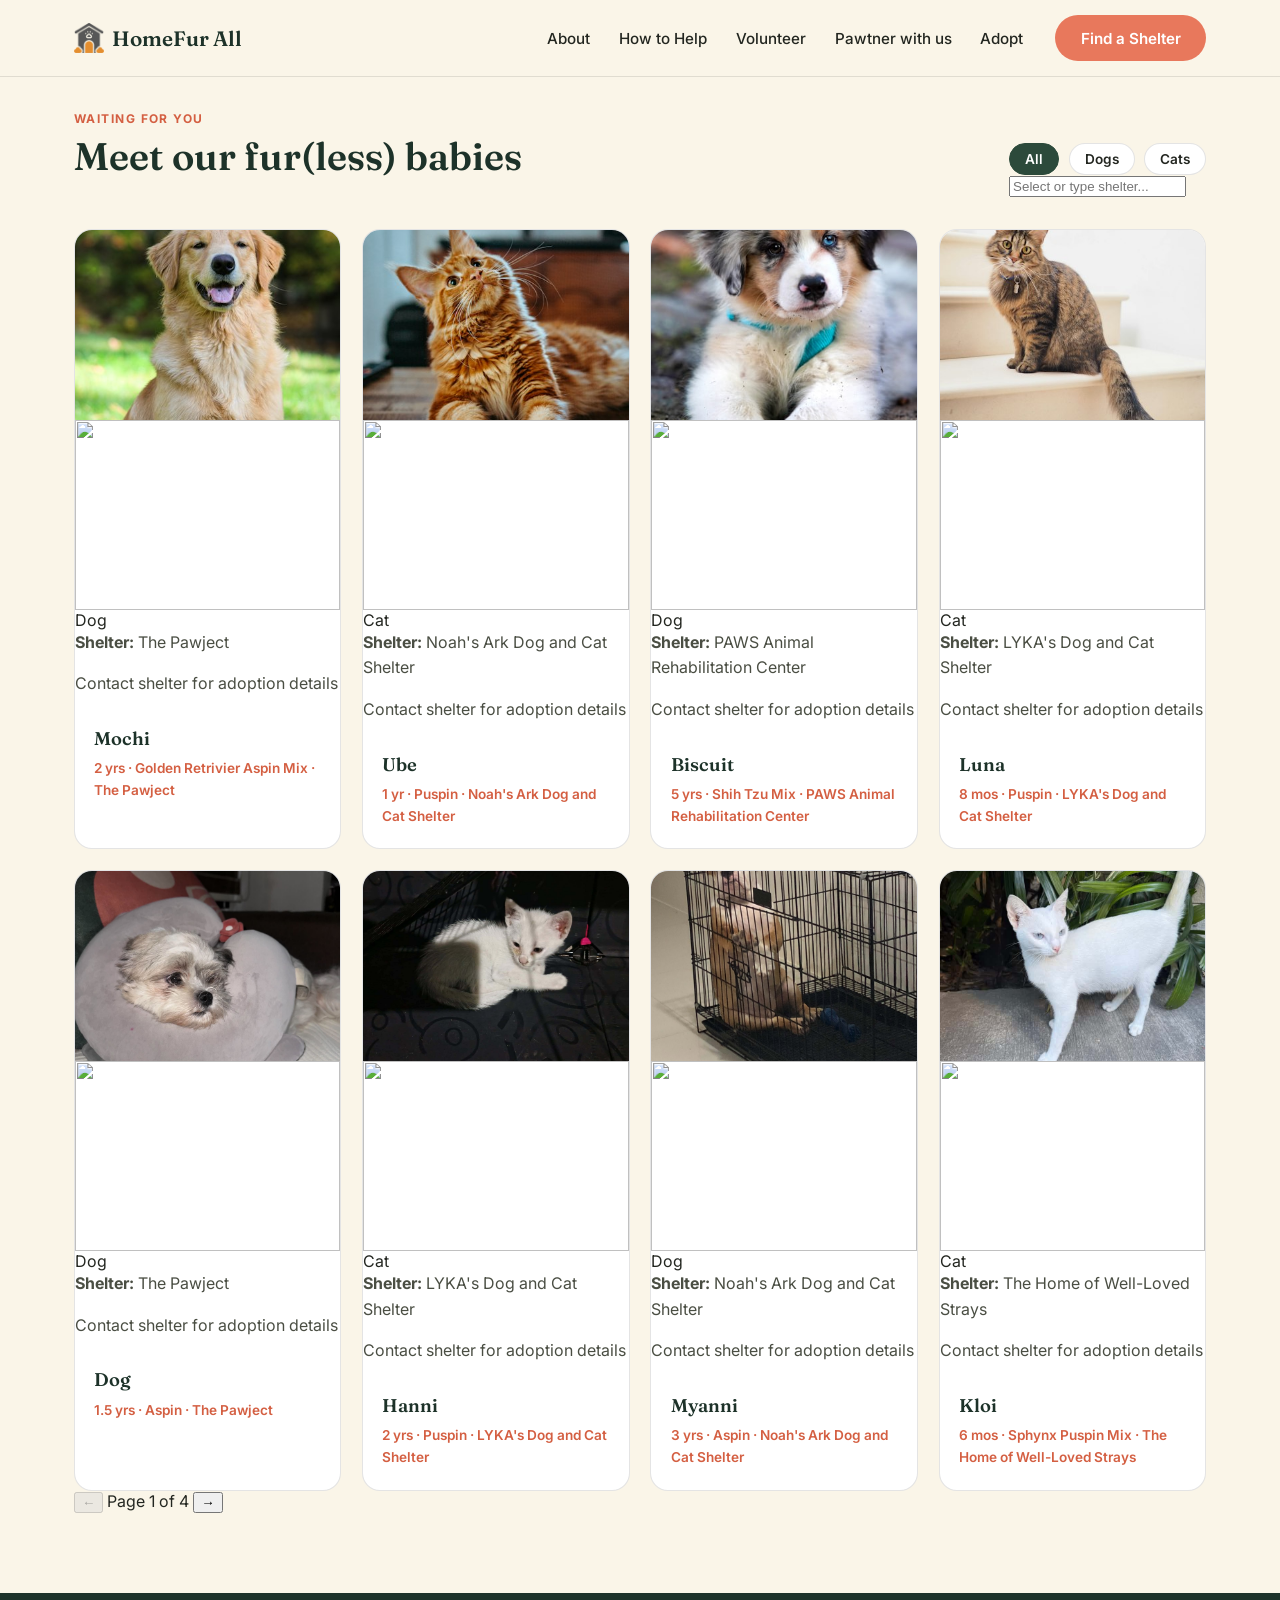
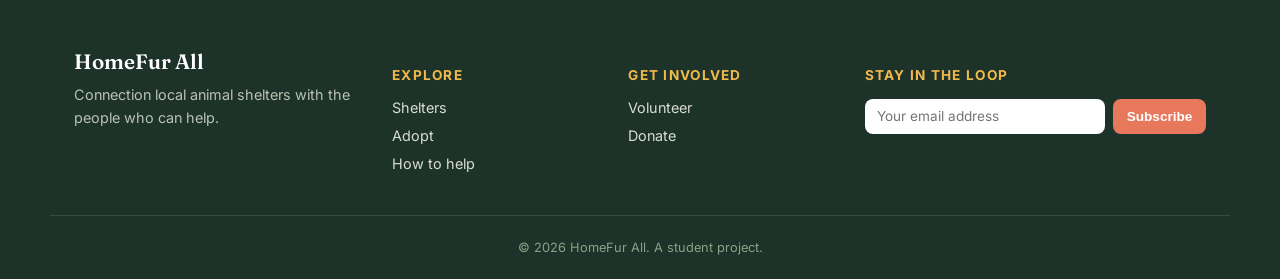
==== adopt.html @ 44ee8f14 "ux: relocate nav links" ====
<!DOCTYPE html>
<html lang="en">
<head>
<meta charset="UTF-8">
<meta name="viewport" content="width=device-width, initial-scale=1.0">
<title>Adopt — HomeFur All</title>

<link rel="icon" type="image/png" sizes="32x32" href="images/logo-icon.png">
<link rel="shortcut icon" href="images/logo-icon.png">
<link rel="apple-touch-icon" href="images/logo-icon.png">

<link rel="preconnect" href="https://fonts.googleapis.com">
<link rel="preconnect" href="https://fonts.gstatic.com" crossorigin>
<link href="https://fonts.googleapis.com/css2?family=Fraunces:opsz,wght@9..144,400;9..144,500;9..144,600;9..144,700&family=Inter:wght@400;500;600;700&display=swap" rel="stylesheet">

<link rel="stylesheet" href="css/base.css">
<link rel="stylesheet" href="css/shelters.css">
</head>
<body>

<header class="site-header">
  <div class="wrap header-inner">
    <a href="index.html" class="logo">
      <span class="logo-mark">
        <img src="images/logo-icon.png" alt="HomeFur All logo" width="30" height="30">
      </span>
      HomeFur All
    </a>
    <nav class="main-nav" id="main-nav" aria-label="Main">
      <a href="#about">About</a>
      <a href="#help">How to Help</a>
      <a href="volunteer.html">Volunteer</a>
      <a href="partner.html">Pawtner with us</a>
      <a href="adopt.html">Adopt</a>
      <a href="shelters.html" class="btn btn-primary nav-cta-mobile">Find a Shelter</a>
    </nav>
    <a href="shelters.html" class="btn btn-primary nav-cta">Find a Shelter</a>
    <button class="nav-toggle" id="nav-toggle" type="button"
            aria-label="Toggle menu" aria-expanded="false" aria-controls="main-nav">
      <span></span><span></span><span></span>
    </button>
  </div>
</header>

<main>

  <section class="pets">
    <div class="wrap">
      <div class="section-head">
        <div>
          <p class="eyebrow">Waiting for you</p>
          <h2>Meet our fur(less) babies</h2>
        </div>
        
            <div class="filter-controls">
                <!-- Dog or Cat Filter Pills -->
                <div class="filter-pills" data-filter-key="type">
                    <button class="pill active" type="button" data-filter="all">All</button>
                    <button class="pill" type="button" data-filter="dog">Dogs</button>
                    <button class="pill" type="button" data-filter="cat">Cats</button>
                </div>
                <!-- Searchable Shelter Dropdown Input -->
                <div class="select-wrapper" filter-dropdown>
                    <input id="pet-shelter-filter" list="pet-shelters-datalist" placeholder="Select or type shelter..." autocomplete="off">
                    <datalist id="pet-shelters-datalist">
                        <option value="All Shelters"></option>
                    </datalist>
                </div>
            </div>
      </div>

      <div class="pet-grid" id="pet-grid">
        <!-- Dynamic Pet Cards rendered by pets-list.js -->
      </div>

      <div class="pager">
        <button class="pager-btn" id="pager-prev" type="button" aria-label="Previous page">←</button>
        <span class="pager-status" id="pager-status"></span>
        <button class="pager-btn pager-btn--next" id="pager-next" type="button" aria-label="Next page">→</button>
      </div>
    </div>
  </section>

</main>

<footer class="site-footer">
  <div class="wrap footer-inner">
    <div class="footer-brand">
      <span class="logo">HomeFur All</span>
      <p>Connection local animal shelters with the people who can help.</p>
    </div>
    <div class="footer-col">
      <h4>Explore</h4>
      <a href="shelters.html">Shelters</a>
      <a href="#pets">Adopt</a>
      <a href="index.html#help">How to help</a>
    </div>
    <div class="footer-col">
      <h4>Get involved</h4>
      <a href="volunteer.html#volunteer-form">Volunteer</a>
      <a href="volunteer.html#donate">Donate</a>
    </div>
    <div class="footer-col">
      <h4>Stay in the loop</h4>
      <form class="newsletter">
        <input type="email" placeholder="Your email address" aria-label="Email address" required>
        <button type="submit">Subscribe</button>
      </form>
    </div>
  </div>
  <div class="wrap footer-bottom">
    <span>© 2026 HomeFur All. A student project.</span>
  </div>
</footer>

<script src="js/shelters-list.js"></script>
<script src="js/pets-list.js"></script>
<script src="js/main.js"></script>
</body>
</html>
---- css/base.css ----
/* ==========================================================================
   HomeFur All — base.css
   --------------------------------------------------------------------------
   Shared foundations used on every page.
   1. Design tokens (colors, fonts, sizes)
   2. Base / reset
   ========================================================================== */

/* ---- 1. Design tokens ---- */
:root {
  --moss: #2C4A3B;
  --sand-light: #FAF5E8;
  --coral: #E8785C;
  --ink: #232620;
  --ink-soft: #4A4E43;
  --moss-deep: #1D3229;
  --coral-deep: #D45F42;
  --butter: #F0B94A;
  --line: rgba(35, 38, 32, 0.12);
  --radius: 18px;
  --font-display: "Fraunces", serif;
  --font-body: "Inter", sans-serif;
}

/* ---- 2. Base / reset ---- */
*,
*::before,
*::after {
    box-sizing: border-box; /* Makes padding/borders count inside an element's width */
}

/* Elements with the hidden attribute stay hidden even if a class sets display */
[hidden] {
  display: none !important;
}

html {
    scroll-behavior: smooth;
}

/* Adjust 80px to match actual header height */
section[id],
div[id] {
  scroll-margin-top: 80px;
}

body {
    margin: 0;
    font-family: var(--font-body);
    color: var(--ink);
    background: var(--sand-light);
}

img {
    display: block;
    max-width: 100%;
}

a {
    color: inherit;
    text-decoration: none;
}

/* Center content container */
.wrap {
    max-width: 1180px;
    margin: 0 auto;
    padding: 0 24px;
}

/* ---- 3. Typography ---- */
h1, h2, h3 {
    font-family: var(--font-display);
    color: var(--moss-deep);
    margin: 0 0 .5em;
    line-height: 1.1;
}

h1 { font-size: clamp(2.2rem, 5vw, 3.6rem); font-weight: 600; }
h2 { font-size: clamp(1.7rem, 3vw, 2.4rem); font-weight: 600; }
h3 { font-size: 1.15rem; font-weight: 600; }

p {
    margin: 0 0 1em;
    line-height: 1.6;
    color: var(--ink-soft);
}

.eyebrow {
    margin: 0 0 .6em;
    font-family: var(--font-body);
    font-size: .75rem;
    font-weight: 700;
    letter-spacing: .12em;
    text-transform: uppercase;
    color: var(--coral-deep)
}

/* Visible outline when tabbing with a keyboard, for accessibility */
:focus-visible {
    outline: 3px solid var(--coral);
    outline-offset: 3px;
}

/* ---- 4. Buttons ---- */
.btn {
    display: inline-flex;
    align-items: center;
    justify-content: center;
    padding: .85em 1.6em;
    border: 1.5px solid transparent;
    border-radius: 999px;
    font-family: inherit;
    font-size: .95rem;
    font-weight: 600;
    cursor: pointer;
    transition: transform .15s ease, background .15s ease;
}

/* Filled coral - main CTA */
.btn-primary {
    background: var(--coral);
    color: #fff;
}
.btn-primary:hover {
    background: var(--coral-deep);
    transform: translateY(-2px);
}

/* Outlined green - secondary action */
.btn-ghost {
    border-color: var(--moss);
    color: var(--moss-deep);
}
.btn-ghost:hover {
    background: var(--moss);
    color: #fff;
}

/* Subtle outline, for grids like "See all shelters" */
.btn-outline {
    display: flex;
    width: fit-content;
    margin: 2.5rem auto 0;
    border-color: var(--line);
    color: var(--moss-deep);
}
.btn-outline:hover {
    border-color: var(--moss);
    background: #fff;
}

/* ---- 5. Header & navigation */
.site-header {
    position: sticky;
    top: 0;
    z-index: 50;
    background: rgba(250, 245, 232, 0.9);
    backdrop-filter: blur(8px);
    border-bottom: 1px solid var(--line);
}
.header-inner {
    display: flex;
    align-items: center;
    gap: 2rem;
    height: 76px;
}

.logo {
    display: flex;
    align-items: center;
    gap: .5rem;
    margin-right: auto;
    font-family: var(--font-display);
    font-size: 1.3rem;
    font-weight: 600;
    color: var(--moss-deep);
}
.main-nav {
    display: flex;
    gap: 1.8rem;
}
.main-nav a {
    font-weight: 500;
    font-size: .95rem;
    color: var(--ink);
}
.main-nav a:hover {
    color: var(--coral-deep);
}

/* Mobile CTA button hamburger */
.nav-cta-mobile {
    display: none;
}
.nav-toggle {
    display: none;
    background: none;
    border: none;
    cursor: pointer;
    padding: 8px;
    position: relative;
    z-index: 60;
}
.nav-toggle span {
    display: block;
    width: 22px;
    height: 2px;
    background: var(--ink);
    margin: 4px 0;
    transition: transform .25s ease, opacity .2s ease;
}

/* Hamburger animation */
.nav-toggle.is-active span:nth-child(1) {
    transform: translateY(6px) rotate(45deg);
}
.nav-toggle.is-active span:nth-child(2) { opacity: 0; }
.nav-toggle.is-active span:nth-child(3) {
    transform: translateY(-6px) rotate(-45deg);
}

/* 6. Hero */
.hero { padding: 4.5rem 0 3rem; }

.hero-inner {
    display: grid;
    grid-template-columns: 1.05fr .95fr;
    gap: 3.5rem;
    align-items: center;
}
.hero-sub {
    max-width: 46ch;
    font-size: 1.05rem;
}
.hero-actions {
    display: flex;
    gap: 1rem;
    margin-top: 1.8rem;
    flex-wrap: wrap;
}

/* Photo collage grid design */
.hero-art {
    position: relative;
    display: grid;
    grid-template-columns: 1fr 1fr;
    gap: 14px;
}
.art-tile {
    overflow: hidden;
    border-radius: var(--radius);
    background: var(--moss);
}
.art-tile img {
    width: 100%;
    height: 100%;
    object-fit: cover;
}

.tile-a {
    grid-column: 1 / 2;
    grid-row: 1 / 3;
    aspect-ratio: 3 / 4;
}
.tile-b, .tile-c { aspect-ratio: 1 / 1; }

/* Hero collage slideshow crossfade */
.hero-slideshow {
  position: relative;
  overflow: hidden;
  border-radius: 12px;
  width: 100%;
}

.hero-slideshow .slide {
  position: absolute;
  top: 0;
  left: 0;
  width: 100%;
  height: 100%;
  object-fit: cover;
  opacity: 0;
  transition: opacity 1s ease-in-out;
}

.hero-slideshow .slide.active {
  opacity: 1;
}

.stat-chip {
    position: absolute;
    left: -18px;
    bottom: -18px;
    max-width: 168px;
    padding: 1rem 1.3rem;
    background: var(--butter);
    border-radius: var(--radius);
    box-shadow: 0 10px 30px rgba(35, 38, 32, 0.18);
}
.stat-chip strong {
    display: block;
    font-family: var(--font-display);
    font-size: 1.8rem;
    color: var(--moss-deep)
}
.stat-chip span {
    font-size: .78rem;
    font-weight: 600;
    color: var(--moss-deep);
}

/* ---- 7. Leash divider */
.leash-divider {
    padding: 14px 0;
    line-height: 0;
}
.leash-divider svg {
    width: 100%;
    height: 40px;
}
.leash-divider.flip svg {
    transform: scaleY(-1);
}

/* ---- 8. Stats band */
.stats {
    max-width: 1180px;
    margin: 0 auto;
    padding: 3rem 24px;
    border-radius: var(--radius);
    background: var(--moss);
}
.stats-grid {
    display: grid;
    grid-template-columns: repeat(4, 1fr);
    gap: 1.5rem;
    text-align: center;
}
.stat-num {
    display: block;
    font-family: var(--font-display);
    font-weight: 600;
    color: var(--butter);
    font-size: clamp(1.8rem, 3vw, 2.6rem);
}
.stat-label { font-size: .85rem; color: #E8E2CF }

/* ---- 9. How to help ---- */
.help { padding: 5rem 0 }
.help h2 { max-width: 20ch; }

.help-grid {
    display: grid;
    grid-template-columns: repeat(3, 1fr);
    gap: 1.5rem;
    margin-top: 2.5rem;
}
.help-card {
    padding: 2rem;
    background: #fff;
    border: 1px solid var(--line);
    border-radius: var(--radius);
}

.help-num {
    display: inline-block;
    margin-bottom: .8rem;
    font-family: var(--font-display);
    font-size: 1.4rem;
    font-weight: 600;
    color: var(--coral-deep);
}
.link-arrow {
    font-weight: 600;
    font-size: .9rem;
    color: var(--moss-deep)
}
.link-arrow:hover { color:var(--coral-deep); }

/* ---- 10. Section headers & filter pills ---- */
.section-head {
    display: flex;
    flex-wrap: wrap;
    justify-content: space-between;
    align-items: flex-end;
    gap: 1rem;
    margin-bottom: 2rem;
}

.filter-pills {
    display: flex;
    flex-wrap: wrap;
    gap: .6rem;
}
.pill {
    padding: .5em 1.1em;
    background: #fff;
    border: 1.5px solid var(--line);
    border-radius: 999px;
    font-family: inherit;
    font-size: .85rem;
    font-weight: 600;
    color: var(--ink);
    cursor: pointer;
}
.pill.active {
    background: var(--moss);
    border-color: var(--moss);
    color: #fff;
}

/* ---- 11. Shelter cards ---- */
.shelters { padding: 4rem 0 }
.shelter-grid {
    display: grid;
    grid-template-columns: repeat(3, 1fr);
    gap: 1.5rem;
}
.shelter-card {
    overflow: hidden;
    background: #fff;
    border: 1px solid var(--line);
    border-radius: var(--radius);
    transition: transform .2s ease, box-shadow .2s ease;
    display: flex;
    flex-direction: column;
}
.shelter-card img { 
    width: 100%; 
    height: 170px;
    object-fit: cover; 
}
.shelter-card:hover {
    transform: translateY(-4px);
    box-shadow: 0 12px 24px rgba(35, 38, 32, 0.12);
}

.shelter-body {
    padding: 1.4rem;
    display: flex;
    flex-direction: column;
    height: 100%;
}
.shelter-loc {
    margin-bottom: .6rem;
    font-size: .82rem;
    font-weight: 600;
    color: var(--coral-deep)
}
.shelter-meta {
    display: flex;
    justify-content: space-between;
    align-items: center;
    margin-top: auto;
    padding-top: .9rem;
    border-top: 1px solid var(--line);
    font-size: .85rem;
    font-weight: 600;
    color: var(--moss-deep);
}

/* ---- 12. Pet cards */
.pets { padding: 2rem 0 5rem; }
.pet-grid {
    display: grid;
    grid-template-columns: repeat(4, 1fr);
    gap: 1.3rem;
}
.pet-card {
    overflow: hidden;
    background: #fff;
    border: 1px solid var(--line);
    border-radius: var(--radius);
    transition: transform .2s ease, box-shadow .2s ease;
}
.pet-card img { 
    width: 100%;
    height: 190px; 
    object-fit: cover; 
}
.pet-card:hover {
    transform: translateY(-4px);
    box-shadow: 0 12px 24px rgba(35, 38, 32, 0.12);
}
.pet-body { padding: 1rem 1.2rem 1.3rem; }
.pet-body p { 
    margin: 0; 
    font-size: .85rem;
    color: var(--coral-deep);
    font-weight: 600;
}

/* ---- 13. CTA band */
.cta-band {
    padding: 4.5rem 0;
    background: var(--coral);
}
.cta-inner {
    max-width: 640px;
    margin: 0 auto;
    text-align: center;
}
.cta-inner {
    max-width: 640px;
    margin: 0 auto;
    text-align: center;
}
.cta-inner h2 { color: #fff; }
.cta-inner p { color: #FCE8E1; }
.cta-inner .btn-primary {
    margin-top: .5rem;
    background: var(--moss-deep);
}
.cta-inner .btn-primary:hover { background-color: var(--moss); }

/* ---- 14. Footer ---- */
.site-footer {
    padding: 3.5rem 0 1.5rem;
    background: var(--moss-deep);
    color: #E8E2CF;
}
.footer-inner {
    display: grid;
    grid-template-columns: 1.4fr 1fr 1fr 1.3fr;
    gap: 2rem;
    padding-bottom: 2rem;
    border-bottom: 1px solid rgba(255, 255, 255, 0.12);
}

.footer-brand .logo { color: #fff }
.footer-brand p {
    margin-top: .6rem;
    font-size: .9rem;
    color: #B9C2B4;
}

.footer-col h4 {
    margin-bottom: 1rem;
    font-size: .85rem;
    text-transform: uppercase;
    letter-spacing: .08rem;
    color: var(--butter)
}

.footer-col a {
    display: block;
    margin-bottom: .7rem;
    font-size: .9rem;
    color: #D9DED2;
}
.footer-col a:hover { color: #fff; }

.newsletter {
    display: flex;
    gap: .5rem;
}
.newsletter input {
    flex: 1;
    padding: .7em .9em;
    border: none;
    border-radius: 8px;
    font-family: var(--font-body);
    font-size: .85rem;
}
.newsletter button {
    background: var(--coral);
    color: #fff;
    border: none;
    border-radius: 8px;
    padding: .7em 1em;
    font-weight: 600;
    font-size: .85rem;
    cursor: pointer;
}

.footer-bottom {
    padding-top: 1.5rem;
    font-size: .8rem;
    color: #8FA087;
    text-align: center;
}

/* ---- 15. Responsiveness ---- */
@media (max-width: 1024px) {
    .footer-inner {
        grid-template-columns: 1fr 1fr;
    }

    .shelter-grid .pet-grid {
        grid-template-columns: repeat(2, 1fr);
    }
    .header-inner { gap: 1rem; }
    .logo { font-size: 1.15rem; white-space: nowrap; }
    .main-nav { gap: 1.1rem; }
    .main-nav a { font-size: .85rem; white-space: nowrap; }
    .nav-cta { 
        padding: .7em 1.2em; 
        font-size: .85rem;
        white-space: nowrap; 
    }
}

@media (max-width: 860px) {
    .hero-inner {
        grid-template-columns: 1fr;
    }
    .stats-grid {
        grid-template-columns: repeat(2, 1fr);
        row-gap: 2rem;
    }
    .help-grid {
        grid-template-columns: 1fr;
    }
    .header-inner { gap: .6rem; }
    .logo {
        font-size: 1rem;
        gap: .4rem;
    }
    .logo-mark img {
        width: 26px;
        height: 26px;
    }
    .main-nav { gap: .8rem; }
    .main-nav a { font-size: .78rem; }
    .nav-cta { 
        padding: .65em 1em;
        font-size: .78rem;
    }
}

@media (max-width: 640px) {
    .nav-cta { display: none; }
    .nav-toggle { display: block; }

    .shelter-grid { grid-template-columns: 1fr; }
    .pet-grid { grid-template-columns: 1fr 1fr; }

    .section-head {
        flex-direction: column;
        align-items: flex-start;
    }
    .stat-chip {
        position: static;
        max-width: none;
        margin-top: 14px;
    }
    /* Mobile dropdown menu */
    .main-nav {
        position: fixed;
        top: 76px;
        left: 0;
        right: 0;
        z-index: 55;
        display: flex;
        flex-direction: column;
        gap: 0;
        padding: .5rem 24px 1.75rem;
        background: rgba(250, 245, 232, 0.92);
        backdrop-filter: blur(10px);
        border-bottom: 1px solid var(--line);
        border-radius: 0 0 var(--radius) var(--radius);
        box-shadow: 0 16px 30px rgba(35, 38, 32, 0.12);
        opacity: 0;
        visibility: hidden;
        transform: translateY(40px);
        transition: transform .3s ease, opacity .3s ease, visibility .3s;
    }
    .main-nav.is-open {
        opacity: 1;
        visibility: visible;
        transform: translateY(0);
    }
    .main-nav a {
        padding: 1.1rem 0;
        font-size: 1.15rem;
        border-bottom: 1px solid var(--line);
    }

    .main-nav a.nav-cta-mobile {
        display: inline-flex;
        margin-top: 1.5rem;
        color: #fff;
    }

    body.nav-open { overflow: hidden }
}

@media (max-width: 480px) {
    .hero-art { grid-template-columns: 1fr; }
    .tile-a {
        grid-column: auto;
        grid-row: auto;
    }
    .tile-a, .tile-b, .tile-c { aspect-ratio: 16 / 10; }
    .footer-inner { grid-template-columns: 1fr; }
}

/* ---- 16. Print & reduced motion ---- */
@media print {
    .site-header,
    .nav-toggle,
    .newsletter {
        display: none;
    }

    body {
        background: #fff;
        color: #000;
    }
}

@media (prefers-reduced-motion: reduce) {
    html {
        scroll-behavior: auto;
    }
    .btn {
        transition: none;
    }
}
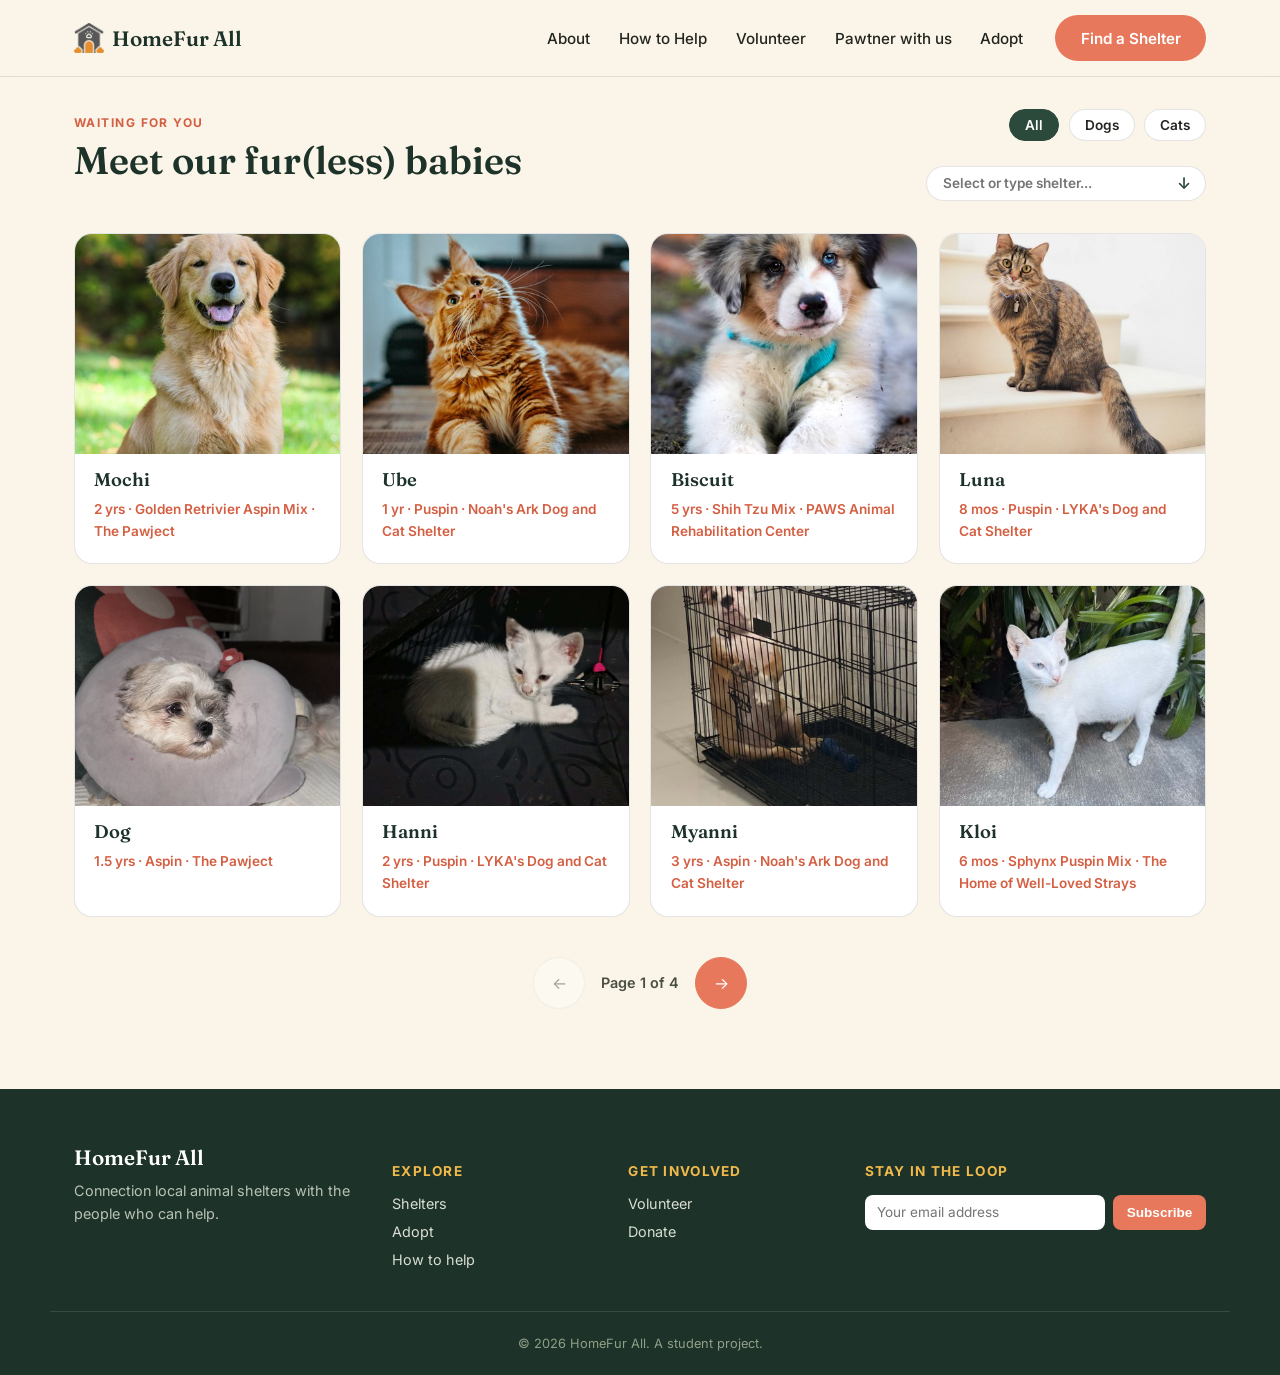
==== commit 93e998c8: "rename shelters css to include adopt, update stylesheet link in respective html" ====
--- a/adopt.html
+++ b/adopt.html
@@ -14,7 +14,7 @@
 <link href="https://fonts.googleapis.com/css2?family=Fraunces:opsz,wght@9..144,400;9..144,500;9..144,600;9..144,700&family=Inter:wght@400;500;600;700&display=swap" rel="stylesheet">
 
 <link rel="stylesheet" href="css/base.css">
-<link rel="stylesheet" href="css/shelters.css">
+<link rel="stylesheet" href="css/shelters-adopt.css">
 </head>
 <body>
 
@@ -92,7 +92,7 @@
     <div class="footer-col">
       <h4>Explore</h4>
       <a href="shelters.html">Shelters</a>
-      <a href="#pets">Adopt</a>
+      <a href="adopt.html">Adopt</a>
       <a href="index.html#help">How to help</a>
     </div>
     <div class="footer-col">
--- a/css/shelters-adopt.css
+++ b/css/shelters-adopt.css
@@ -0,0 +1,438 @@
+/* ==========================================================================
+   HomeFur All — shelters-adopt.css
+   --------------------------------------------------------------------------
+   Shelters page and Adopt page. Loads after base.css.
+   1. Page layout + filter spacing
+   ========================================================================== */
+
+/* ---- 1. Page layout + filter spacing ---- */
+.shelters-page {
+  padding: 4rem 0 5rem;
+}
+
+.filter-pills {
+  margin-bottom: .8rem;
+}
+
+.pager {
+  display: flex;
+  justify-content: center;
+  align-items: center;
+  gap: 1rem;
+  margin-top: 2.5rem;
+}
+.pager-btn {
+  display: grid;
+  place-items: center;
+  width: 52px;
+  height: 52px;
+  background: #fff;
+  border: 1.5px solid var(--line);
+  border-radius: 999px;
+  font-size: 1.2rem;
+  font: var(--font-display);
+  color: var(--ink);
+  cursor: pointer;
+  transition: border-color .15s ease, background .15s ease;
+}
+.pager-btn:hover:not(:disabled) {
+  border-color: var(--moss);
+}
+.pager-btn--next {
+  background: var(--coral);
+  border-color: var(--coral);
+  color: #fff;
+}
+.pager-btn--next:hover:not(:disabled) {
+  background: var(--coral-deep);
+  border-color: var(--coral-deep);
+}
+.pager-btn:disabled {
+  opacity: .4;
+  cursor: default;
+}
+.pager-status {
+  font-size: .9rem;
+  font-weight: 600;
+  color: var(--ink-soft);
+}
+.no-results {
+  grid-column: 1 / -1;
+  text-align: center;
+  color: var(--ink-soft);
+}
+/* ---- Filter Dropdown Wrapper ---- */
+.filter-dropdown {
+  margin-bottom: 2.5rem;
+  position: relative; 
+  display: inline-block;
+  width: 200px;
+}
+
+/* ---- Select Tag ---- */
+.city-select {
+  width: 100%;      
+  padding: .6em 2.5em .6em 1.2em; 
+  background: #fff;
+  border: 1.5px solid var(--line);
+  border-radius: 999px;
+  font-family: inherit;
+  font-size: .85rem;
+  font-weight: 600;
+  color: var(--ink);
+  cursor: pointer;
+  outline: none;
+  transition: border-color .15s ease;
+  
+  /* Hides default browser arrow */
+  -webkit-appearance: none;
+  -moz-appearance: none;
+  appearance: none; 
+}
+
+.city-select:hover, 
+.city-select:focus { 
+  border-color: var(--moss); 
+}
+
+/* ---- Custom Arrow (Moved to the wrapper) ---- */
+.filter-dropdown::after { 
+  content: "\2193";       
+  font-size: 1rem;        
+  color: var(--moss);
+  position: absolute;
+  right: 15px;
+  top: 50%;
+  transform: translateY(-50%); 
+  pointer-events: none; 
+}
+
+/* ---- Hoverable Contact Popover ---- */
+.contact-popover-wrapper {
+  position: relative;
+  display: inline-block;
+}
+
+.contact-trigger {
+  background: none;
+  border: none;
+  padding: 0;
+  font-family: inherit;
+  font-size: .85rem;
+  font-weight: 600;
+  color: var(--moss-deep);
+  cursor: pointer;
+  text-decoration: underline;
+  text-decoration-style: dotted;
+  text-underline-offset: 3px;
+}
+
+.contact-trigger:hover,
+.contact-trigger:focus {
+  color: var(--coral-deep);
+}
+
+.contact-popover {
+  position: absolute;
+  bottom: calc(100% + 8px);
+  left: 0;
+  z-index: 10;
+  min-width: 200px;
+  padding: .8rem 1rem;
+  background: #fff;
+  border: 1px solid var(--line);
+  border-radius: 12px;
+  box-shadow: 0 8px 20px rgba(35, 38, 32, 0.12);
+  opacity: 0;
+  visibility: hidden;
+  transform: translateY(6px);
+  transition: opacity .2s ease, transform .2s ease, visibility .2s;
+  pointer-events: none;
+}
+
+/* Triangle indicator pointing down to button */
+.contact-popover::after {
+  content: '';
+  position: absolute;
+  top: 100%;
+  left: 20px;
+  border-width: 6px;
+  border-style: solid;
+  border-color: #fff transparent transparent transparent;
+}
+
+/* Show popover on hover or focus */
+.contact-popover-wrapper:hover .contact-popover,
+.contact-popover-wrapper:focus-within .contact-popover {
+  opacity: 1;
+  visibility: visible;
+  transform: translateY(0);
+  pointer-events: auto;
+}
+
+.contact-popover ul {
+  list-style: none;
+  margin: 0;
+  padding: 0;
+  display: flex;
+  flex-direction: column;
+  gap: .4rem;
+  font-size: .8rem;
+  color: var(--ink-soft);
+}
+
+.contact-popover a {
+  color: var(--coral-deep);
+  font-weight: 600;
+}
+
+.contact-popover a:hover {
+  text-decoration: underline;
+}
+
+.contact-trigger {
+  display: inline-flex;
+  align-items: center;
+  gap: .3rem;
+}
+
+.contact-trigger .info-icon {
+  display: inline-block;
+  vertical-align: middle;
+}
+
+/* ---- Pet Card Hover Effects ---- */
+.pet-card {
+  position: relative;
+  overflow: hidden;
+  display: flex;
+  flex-direction: column;
+  background: #fff;
+  border: 1px solid var(--line);
+  border-radius: var(--radius);
+  transition: transform .25s ease, box-shadow .25s ease;
+}
+
+.pet-card:hover {
+  transform: translateY(-6px);
+  box-shadow: 0 14px 28px rgba(35, 38, 32, 0.15);
+}
+
+.pet-card-image-wrap {
+  position: relative;
+  width: 100%;
+  height: 220px;
+  overflow: hidden;
+  background: var(--moss);
+}
+
+.pet-card-image-wrap img {
+  width: 100%;
+  height: 100%;
+  object-fit: cover;
+  transition: transform .35s ease;
+}
+
+.pet-card:hover .pet-card-image-wrap img {
+  transform: scale(1.08); /* Smooth image zoom on hover */
+}
+
+/* Hover Overlay Panel */
+.pet-card-hover-overlay {
+  position: absolute;
+  inset: 0;
+  padding: 1rem;
+  background: linear-gradient(180deg, rgba(29, 50, 41, 0.2) 0%, rgba(29, 50, 41, 0.92) 75%);
+  display: flex;
+  flex-direction: column;
+  justify-content: space-between;
+  opacity: 0;
+  visibility: hidden;
+  transition: opacity .25s ease, visibility .25s ease;
+}
+
+.pet-card:hover .pet-card-hover-overlay {
+  opacity: 1;
+  visibility: visible;
+}
+
+/* ---- Pet Badge with Custom Image Icon ---- */
+.pet-badge {
+  align-self: flex-start;
+  display: inline-flex;
+  align-items: center;
+  gap: .4rem;
+  padding: .35em .8em;
+  background: var(--butter);
+  color: var(--moss-deep);
+  border-radius: 999px;
+  font-size: .75rem;
+  font-weight: 700;
+  text-transform: uppercase;
+  letter-spacing: .04em;
+}
+
+.pet-badge .badge-icon {
+  width: 14px;
+  height: 14px;
+  object-fit: contain;
+  display: block;
+}
+
+.hover-details {
+  color: #fff;
+  font-size: .82rem;
+}
+
+.hover-details p {
+  margin: 0 0 .3rem;
+  color: #E8E2CF;
+}
+
+.hover-details strong {
+  color: #fff;
+}
+
+.pet-map-link {
+  display: inline-block;
+  margin-top: .4rem;
+  font-weight: 600;
+  color: var(--butter);
+  font-size: .8rem;
+  text-decoration: underline;
+}
+
+.pet-map-link:hover {
+  color: #fff;
+}
+
+.contact-info a {
+  color: var(--butter);
+  font-weight: 600;
+  text-decoration: underline;
+}
+
+.contact-info a:hover {
+  color: #fff;
+}
+/* ---- Filter Controls Stack & Input Styling ---- */
+.filter-controls {
+  display: flex;
+  flex-direction: column;
+  align-items: flex-end;
+  gap: 0.8rem;
+}
+
+.filter-controls .filter-dropdown,
+.filter-controls .select-wrapper {
+  margin-bottom: 0;
+  width: 280px;
+  position: relative;
+}
+
+.filter-controls input[list] {
+  width: 100%;
+  padding: .6em 2.6em .6em 1.2em !important;
+  background: #fff;
+  border: 1.5px solid var(--line);
+  border-radius: 999px;
+  font-family: inherit;
+  font-size: .85rem;
+  font-weight: 600;
+  color: var(--ink);
+  outline: none;
+  cursor: pointer;
+  transition: border-color .15s ease, box-shadow .15s ease;
+  -webkit-appearance: none;
+  -moz-appearance: none;
+  appearance: none;
+}
+
+/* Hide native Chrome/Blink datalist arrow to prevent double arrows */
+.filter-controls input::-webkit-calendar-picker-indicator {
+  display: none !important;
+  opacity: 0 !important;
+}
+
+.filter-controls input[list]:hover,
+.filter-controls input[list]:focus {
+  border-color: var(--moss);
+}
+
+/* Custom arrow positioning */
+.filter-controls .select-wrapper::after {
+  content: "\2193";
+  font-size: 1rem;
+  font-weight: 600;
+  color: var(--moss);
+  position: absolute;
+  right: 15px;
+  top: 50%;
+  transform: translateY(-50%);
+  pointer-events: none;
+}
+
+/* ---- Skeleton Loader Styles ---- */
+.skeleton-card {
+  pointer-events: none;
+}
+
+.skeleton-box {
+  background-color: #e2e8f0;
+  position: relative;
+  overflow: hidden;
+  border-radius: 4px;
+}
+
+/* Linear shimmer effect moving across elements */
+.skeleton-box::after {
+  content: "";
+  position: absolute;
+  top: 0;
+  right: 0;
+  bottom: 0;
+  left: 0;
+  transform: translateX(-100%);
+  background-image: linear-gradient(
+    90deg,
+    rgba(255, 255, 255, 0) 0,
+    rgba(255, 255, 255, 0.4) 20%,
+    rgba(255, 255, 255, 0.7) 60%,
+    rgba(255, 255, 255, 0)
+  );
+  animation: shimmer 1.5s infinite;
+}
+
+@keyframes shimmer {
+  100% {
+    transform: translateX(100%);
+  }
+}
+
+.skeleton-text {
+  height: 0.85rem;
+  margin-bottom: 0.5rem;
+  border-radius: 4px;
+}
+
+.skeleton-text.title {
+  height: 1.2rem;
+  width: 60%;
+  margin-bottom: 0.8rem;
+}
+
+.skeleton-text.short {
+  width: 40%;
+}
+
+/* ---- Fade-in Entrance Animations ---- */
+.fade-in-up {
+  opacity: 0;
+  transform: translateY(20px);
+  transition: opacity 0.4s ease, transform 0.4s ease;
+}
+
+.fade-in-up.visible {
+  opacity: 1;
+  transform: translateY(0);
+}
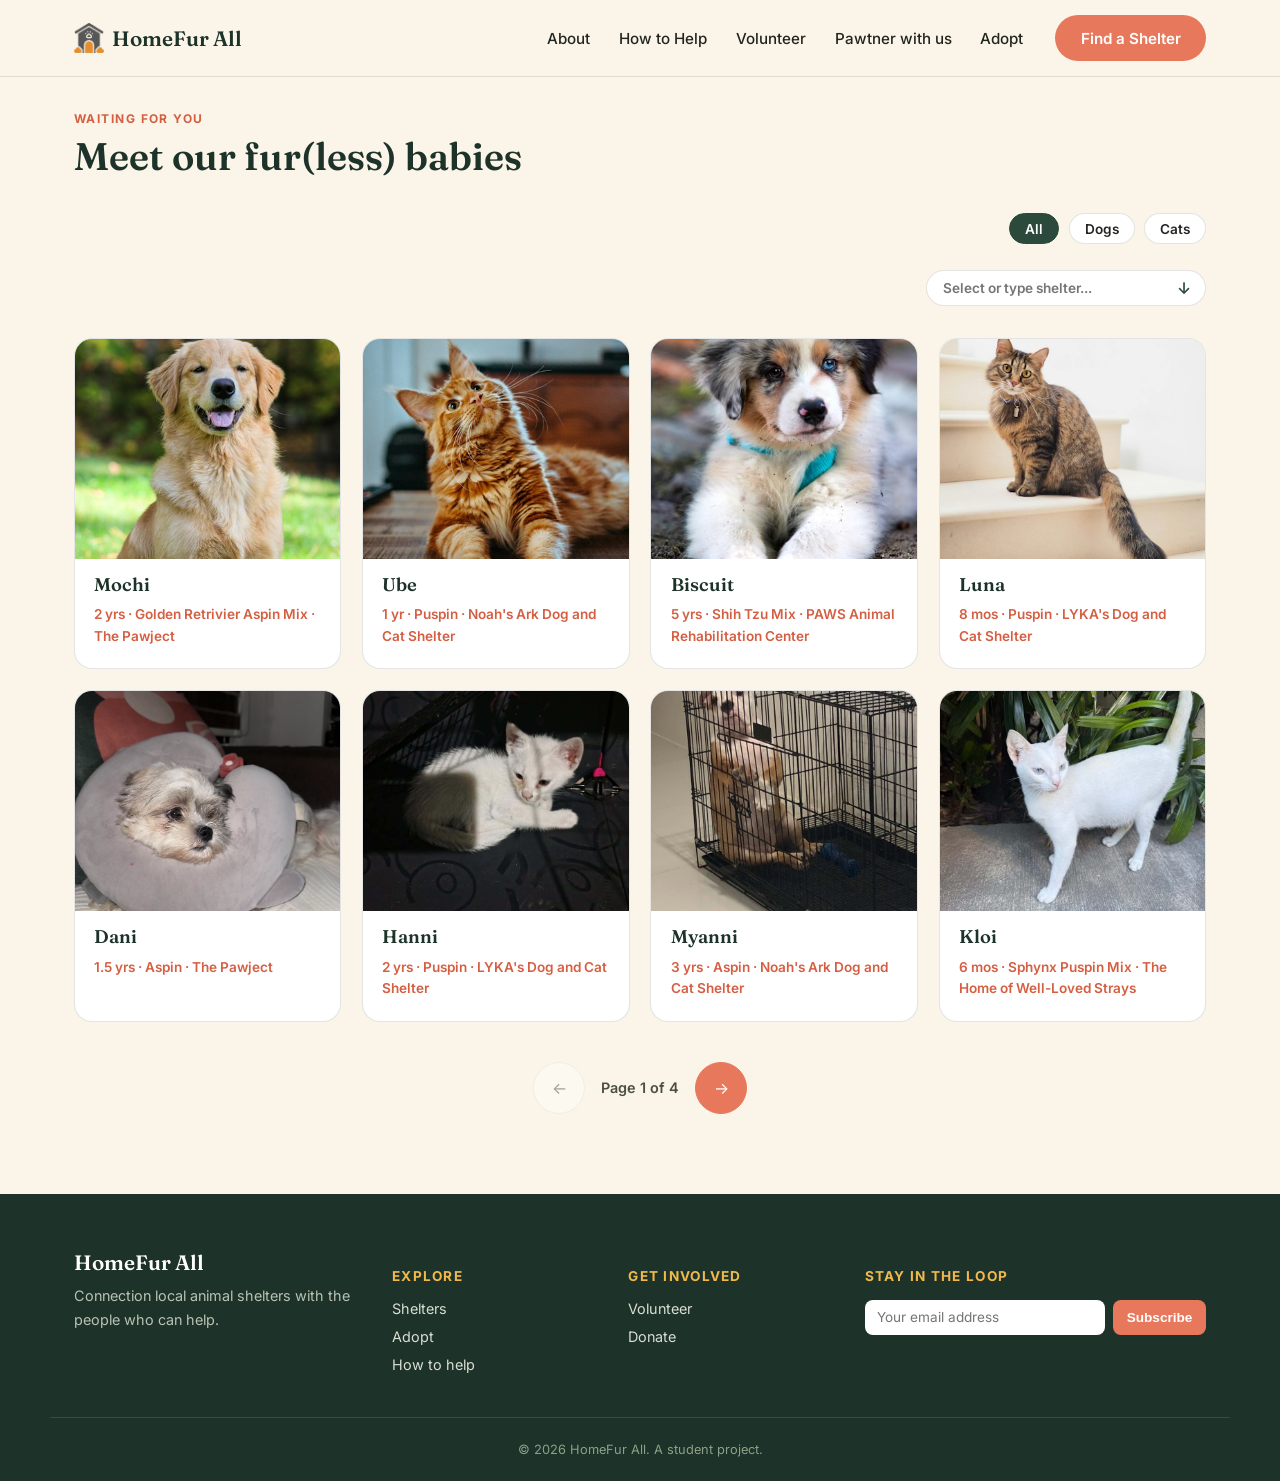
==== commit f149c32f: "fix(nav): anchor about and how to help nav to proper link" ====
--- a/adopt.html
+++ b/adopt.html
@@ -27,8 +27,8 @@
       HomeFur All
     </a>
     <nav class="main-nav" id="main-nav" aria-label="Main">
-      <a href="#about">About</a>
-      <a href="#help">How to Help</a>
+      <a href="index.html">About</a>
+      <a href="index.html#help">How to Help</a>
       <a href="volunteer.html">Volunteer</a>
       <a href="partner.html">Pawtner with us</a>
       <a href="adopt.html">Adopt</a>
--- a/css/base.css
+++ b/css/base.css
@@ -4,6 +4,19 @@
    Shared foundations used on every page.
    1. Design tokens (colors, fonts, sizes)
    2. Base / reset
+   3. Typography
+   4.Buttons
+   5. Header & navigation
+   6. Hero
+   7. Leash Divider
+   8. Stats band
+   10. Section headers and filter pills
+   11. Shelter cards
+   12. Pet cards
+   13. CTA band
+   14. Footer
+   15. Responsiveness
+   16. Print and reduced motion
    ========================================================================== */
 
 /* ---- 1. Design tokens ---- */
@@ -290,8 +303,8 @@
 
 .stat-chip {
     position: absolute;
-    left: -18px;
-    bottom: -18px;
+    left: 32px;
+    bottom: 32px;
     max-width: 168px;
     padding: 1rem 1.3rem;
     background: var(--butter);
@@ -310,7 +323,7 @@
     color: var(--moss-deep);
 }
 
-/* ---- 7. Leash divider */
+/* ---- 7. Leash divider ---- */
 .leash-divider {
     padding: 14px 0;
     line-height: 0;
@@ -656,11 +669,10 @@
         flex-direction: column;
         gap: 0;
         padding: .5rem 24px 1.75rem;
-        background: rgba(250, 245, 232, 0.92);
-        backdrop-filter: blur(10px);
+        background: rgba(250, 245, 232);
         border-bottom: 1px solid var(--line);
         border-radius: 0 0 var(--radius) var(--radius);
-        box-shadow: 0 16px 30px rgba(35, 38, 32, 0.12);
+        box-shadow: 0 24px 30px rgba(35, 38, 32, 0.12);
         opacity: 0;
         visibility: hidden;
         transform: translateY(40px);
@@ -674,7 +686,7 @@
     .main-nav a {
         padding: 1.1rem 0;
         font-size: 1.15rem;
-        border-bottom: 1px solid var(--line);
+        border-bottom: 2px solid var(--line);
     }
 
     .main-nav a.nav-cta-mobile {
@@ -717,4 +729,45 @@
     .btn {
         transition: none;
     }
+}
+
+/* ---- Custom Searchable Combobox ---- */
+.select-wrapper {
+  position: relative;
+  width: 100%;
+}
+
+.combobox-list {
+  position: absolute;
+  top: calc(100% + 4px);
+  left: 0;
+  right: 0;
+  max-height: 220px;
+  overflow-y: auto;
+  background: #ffffff;
+  border: 1px solid var(--line, #e2e8f0);
+  border-radius: 12px;
+  box-shadow: 0 8px 20px rgba(0, 0, 0, 0.12);
+  z-index: 99;
+  list-style: none;
+  margin: 0;
+  padding: 0.4rem 0;
+}
+
+.combobox-list[hidden] {
+  display: none;
+}
+
+.combobox-item {
+  padding: 0.6rem 1rem;
+  font-size: 0.85rem;
+  color: var(--ink, #1c2b23);
+  cursor: pointer;
+  transition: background-color 0.15s ease;
+}
+
+.combobox-item:hover,
+.combobox-item.active {
+  background-color: var(--butter, #f4efe2);
+  color: var(--moss-deep, #1d3229);
 }
--- a/css/shelters-adopt.css
+++ b/css/shelters-adopt.css
@@ -3,6 +3,13 @@
    --------------------------------------------------------------------------
    Shelters page and Adopt page. Loads after base.css.
    1. Page layout + filter spacing
+   2. Filter dropdown
+   3. Hoverabble contact popover
+   4. Show popover on hover or focus
+   5. Pet cards hover effects
+   6. Pet badge with custom image icon
+   7. Filter controls stack & input styling
+   8. Skeleton loader styles
    ========================================================================== */
 
 /* ---- 1. Page layout + filter spacing ---- */
@@ -61,7 +68,8 @@
   text-align: center;
   color: var(--ink-soft);
 }
-/* ---- Filter Dropdown Wrapper ---- */
+
+/* ---- 2. Filter Dropdown ---- */
 .filter-dropdown {
   margin-bottom: 2.5rem;
   position: relative; 
@@ -107,7 +115,7 @@
   pointer-events: none; 
 }
 
-/* ---- Hoverable Contact Popover ---- */
+/* ---- 3. Hoverable Contact Popover ---- */
 .contact-popover-wrapper {
   position: relative;
   display: inline-block;
@@ -161,7 +169,7 @@
   border-color: #fff transparent transparent transparent;
 }
 
-/* Show popover on hover or focus */
+/* 4. Show popover on hover or focus */
 .contact-popover-wrapper:hover .contact-popover,
 .contact-popover-wrapper:focus-within .contact-popover {
   opacity: 1;
@@ -201,7 +209,7 @@
   vertical-align: middle;
 }
 
-/* ---- Pet Card Hover Effects ---- */
+/* ---- 5. Pet Card Hover Effects ---- */
 .pet-card {
   position: relative;
   overflow: hidden;
@@ -256,7 +264,7 @@
   visibility: visible;
 }
 
-/* ---- Pet Badge with Custom Image Icon ---- */
+/* ---- 6. Pet Badge with Custom Image Icon ---- */
 .pet-badge {
   align-self: flex-start;
   display: inline-flex;
@@ -315,25 +323,31 @@
 .contact-info a:hover {
   color: #fff;
 }
-/* ---- Filter Controls Stack & Input Styling ---- */
+
+/* ---- 7. Filter Controls Stack & Input/Select Styling ---- */
 .filter-controls {
   display: flex;
   flex-direction: column;
   align-items: flex-end;
   gap: 0.8rem;
+  width: 100%;
 }
 
 .filter-controls .filter-dropdown,
 .filter-controls .select-wrapper {
   margin-bottom: 0;
   width: 280px;
+  max-width: 100%;
   position: relative;
 }
 
-.filter-controls input[list] {
+/* Ensure input fields inside .select-wrapper match pill button styling */
+.filter-controls input,
+.select-wrapper input {
   width: 100%;
-  padding: .6em 2.6em .6em 1.2em !important;
-  background: #fff;
+  box-sizing: border-box;
+  padding: .65em 2.6em .65em 1.2em !important;
+  background-color: #fff;
   border: 1.5px solid var(--line);
   border-radius: 999px;
   font-family: inherit;
@@ -343,24 +357,22 @@
   outline: none;
   cursor: pointer;
   transition: border-color .15s ease, box-shadow .15s ease;
+  
   -webkit-appearance: none;
   -moz-appearance: none;
   appearance: none;
 }
 
-/* Hide native Chrome/Blink datalist arrow to prevent double arrows */
-.filter-controls input::-webkit-calendar-picker-indicator {
-  display: none !important;
-  opacity: 0 !important;
-}
-
-.filter-controls input[list]:hover,
-.filter-controls input[list]:focus {
+.filter-controls input:hover,
+.filter-controls input:focus,
+.select-wrapper input:hover,
+.select-wrapper input:focus {
   border-color: var(--moss);
 }
 
 /* Custom arrow positioning */
-.filter-controls .select-wrapper::after {
+.filter-controls .select-wrapper::after,
+.select-wrapper::after {
   content: "\2193";
   font-size: 1rem;
   font-weight: 600;
@@ -372,7 +384,7 @@
   pointer-events: none;
 }
 
-/* ---- Skeleton Loader Styles ---- */
+/* ---- 8. Skeleton Loader Styles ---- */
 .skeleton-card {
   pointer-events: none;
 }
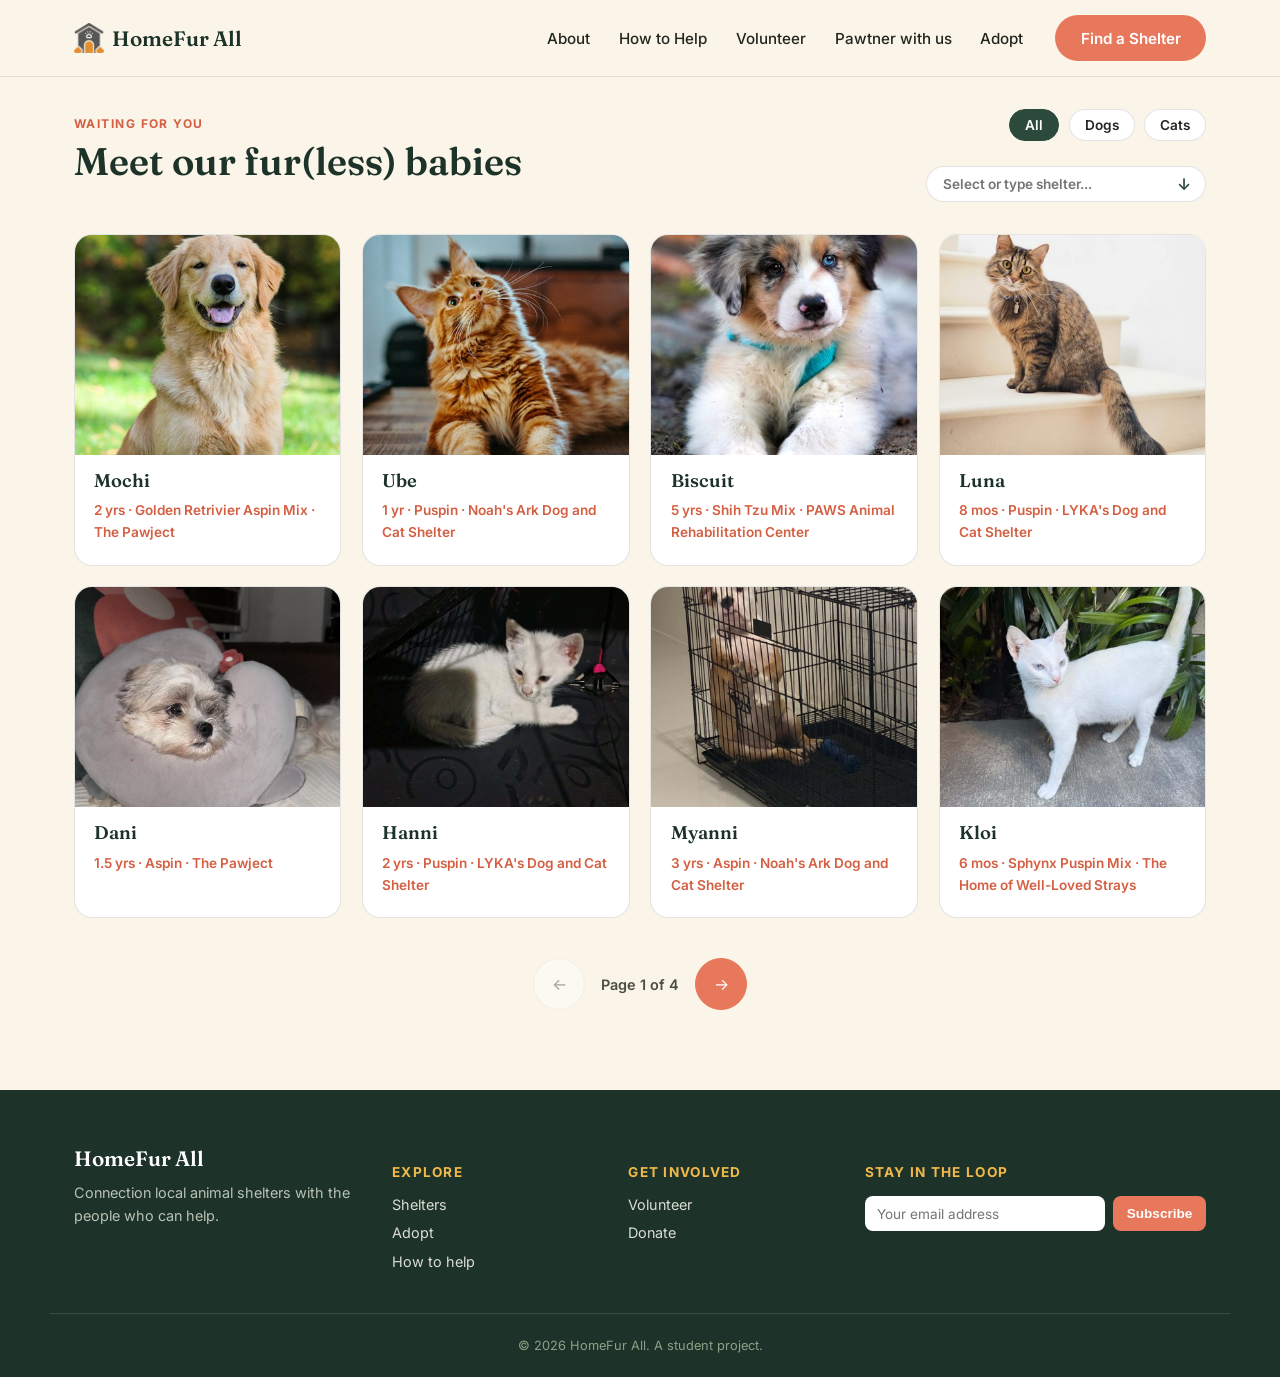
==== commit 7ee70a2f: "style(adopt/shelter): align pet and shelter filter pills/combobox to header bottom right" ====
--- a/adopt.html
+++ b/adopt.html
@@ -46,31 +46,33 @@
 
   <section class="pets">
     <div class="wrap">
-      <div class="section-head">
+      <!-- Header flex container -->
+      <div class="section-header-flex">
         <div>
-          <p class="eyebrow">Waiting for you</p>
+          <p class="eyebrow">WAITING FOR YOU</p>
           <h2>Meet our fur(less) babies</h2>
         </div>
-        
-            <div class="filter-controls">
-                <!-- Dog or Cat Filter Pills -->
-                <div class="filter-pills" data-filter-key="type">
-                    <button class="pill active" type="button" data-filter="all">All</button>
-                    <button class="pill" type="button" data-filter="dog">Dogs</button>
-                    <button class="pill" type="button" data-filter="cat">Cats</button>
-                </div>
-                <!-- Searchable Shelter Dropdown Input -->
-                <div class="select-wrapper" filter-dropdown>
-                    <input id="pet-shelter-filter" list="pet-shelters-datalist" placeholder="Select or type shelter..." autocomplete="off">
-                    <datalist id="pet-shelters-datalist">
-                        <option value="All Shelters"></option>
-                    </datalist>
-                </div>
-            </div>
+
+        <div class="filter-controls-right">
+          <!-- Type Filter Pills -->
+          <div class="filter-pills" data-filter-key="type">
+            <button class="pill active" type="button" data-filter="all">All</button>
+            <button class="pill" type="button" data-filter="dog">Dogs</button>
+            <button class="pill" type="button" data-filter="cat">Cats</button>
+          </div>
+
+          <!-- Shelter Search Dropdown -->
+          <div class="select-wrapper">
+            <input id="pet-shelter-filter" list="pet-shelters-datalist" placeholder="Select or type shelter..." autocomplete="off">
+            <datalist id="pet-shelters-datalist">
+              <!-- Populated by pets-list.js -->
+            </datalist>
+          </div>
+        </div>
       </div>
 
       <div class="pet-grid" id="pet-grid">
-        <!-- Dynamic Pet Cards rendered by pets-list.js -->
+        <!-- Cards rendered by pets-list.js -->
       </div>
 
       <div class="pager">
--- a/css/shelters-adopt.css
+++ b/css/shelters-adopt.css
@@ -67,6 +67,56 @@
   grid-column: 1 / -1;
   text-align: center;
   color: var(--ink-soft);
+}
+
+/* ---- Header Flex Container (Right-aligned Filter Controls) ---- */
+.section-header-flex {
+  display: flex;
+  justify-content: space-between;
+  align-items: flex-end;
+  gap: 1.5rem;
+  margin-bottom: 2rem;
+  width: 100%;
+}
+
+.filter-controls-right {
+  display: flex;
+  flex-direction: column;
+  align-items: flex-end;
+  gap: 0.8rem;
+  margin-left: auto;
+}
+
+.filter-controls-right .filter-dropdown {
+  margin-bottom: 0;
+}
+
+/* Align select wrapper inside right filter controls */
+.filter-controls-right .select-wrapper {
+  width: 280px;
+  max-width: 100%;
+}
+
+/* Mobile Responsiveness for filters */
+@media (max-width: 768px) {
+  .section-header-flex {
+    flex-direction: column;
+    align-items: flex-start;
+  }
+
+  .filter-controls-right {
+    align-items: flex-start;
+    margin-left: 0;
+    width: 100%;
+  }
+
+  .filter-controls-right .filter-dropdown {
+    width: 100%;
+  }
+
+  .filter-controls-right .select-wrapper {
+    width: 100%;
+  }
 }
 
 /* ---- 2. Filter Dropdown ---- */
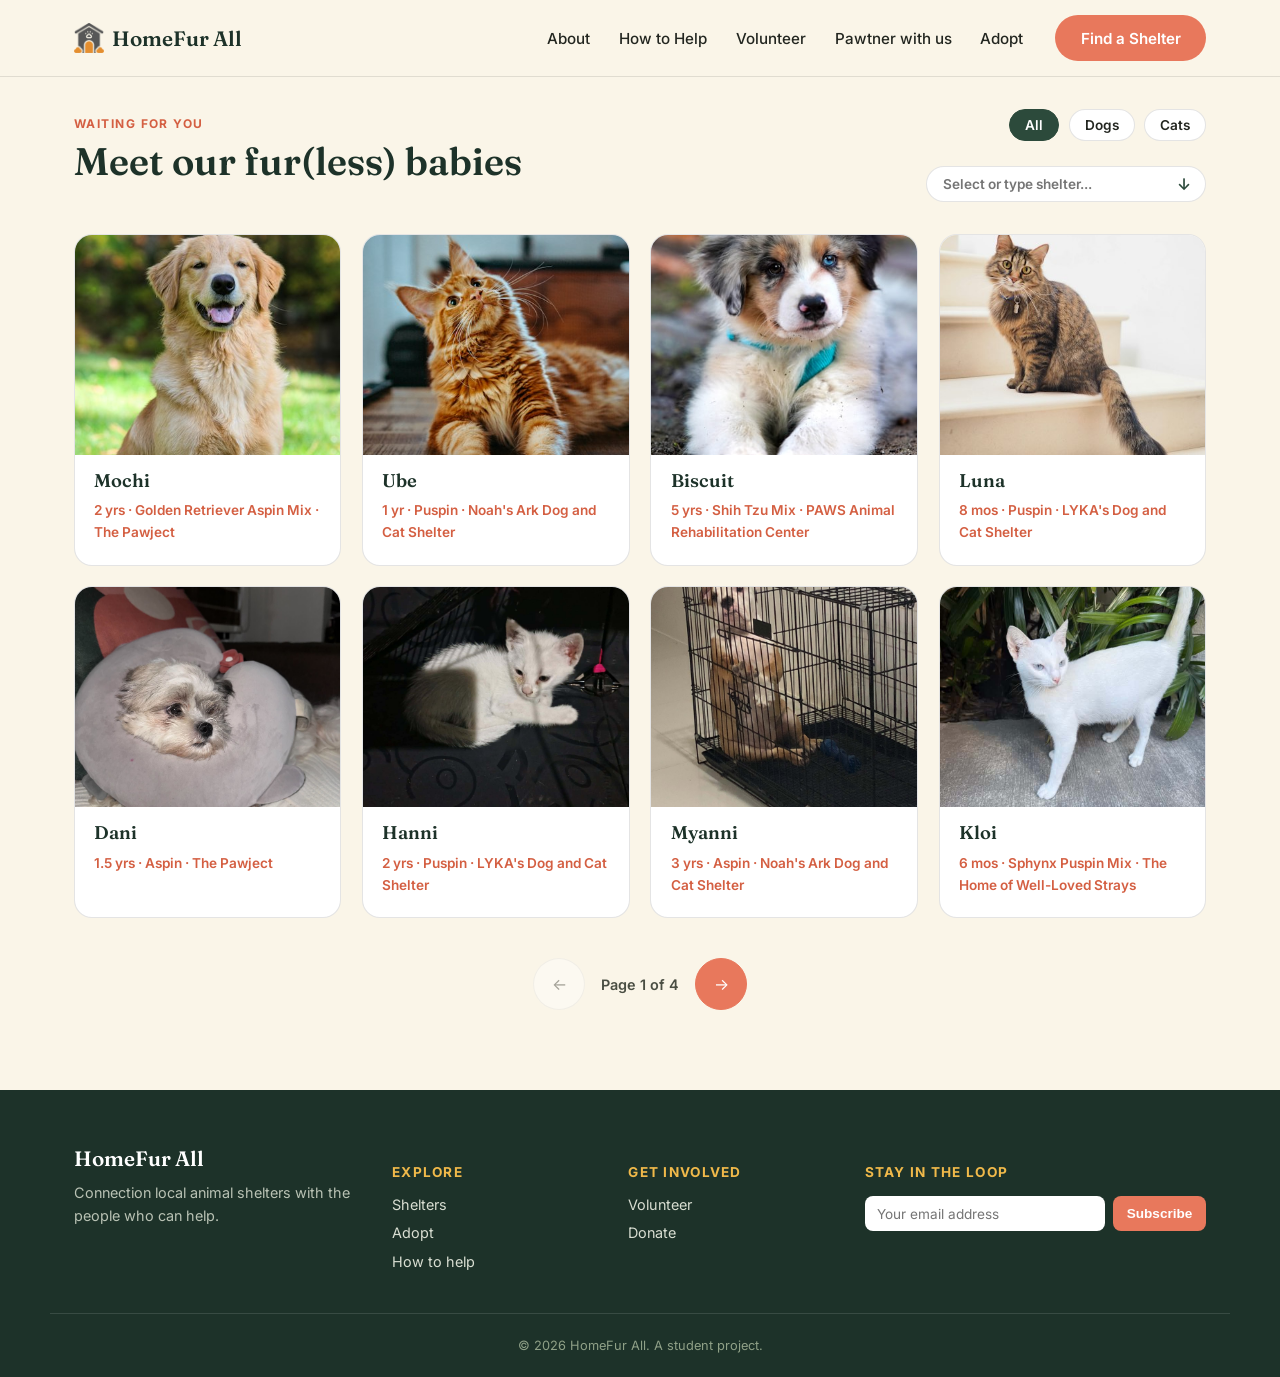
==== commit e1d8c407: "fix nav anchor links" ====
--- a/adopt.html
+++ b/adopt.html
@@ -27,7 +27,7 @@
       HomeFur All
     </a>
     <nav class="main-nav" id="main-nav" aria-label="Main">
-      <a href="index.html">About</a>
+      <a href="index.html#about">About</a>
       <a href="index.html#help">How to Help</a>
       <a href="volunteer.html">Volunteer</a>
       <a href="partner.html">Pawtner with us</a>
